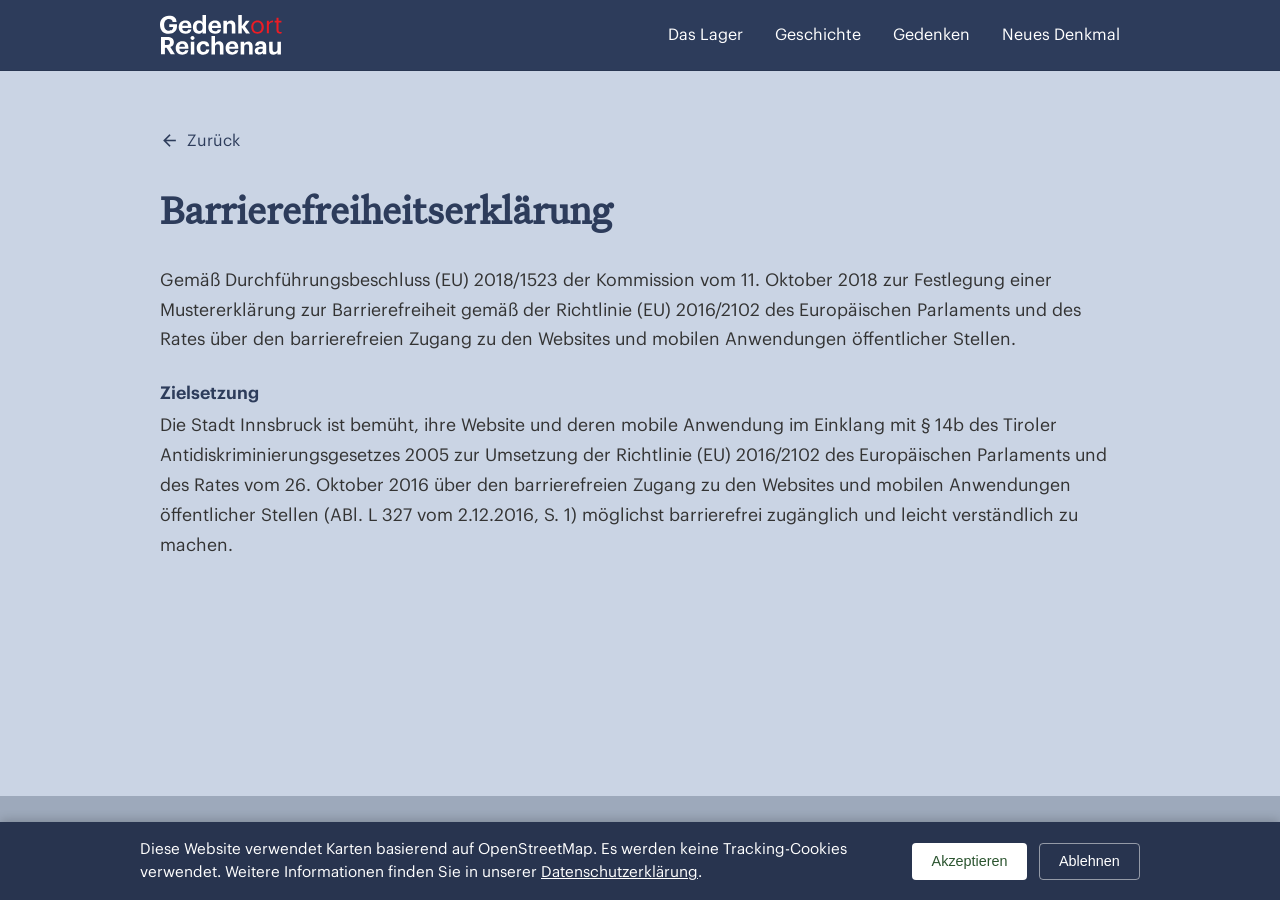
==== barrierefreiheit.html @ 45aa8fb0 "Initial commit: Memorial website project" ====
<!DOCTYPE html>
<html lang="de">
<head>
    <meta charset="UTF-8">
    <meta name="viewport" content="width=device-width, initial-scale=1.0">
    <title>Barrierefreiheitserklärung - Gedenkort Reichenau</title>
    <meta name="description" content="Barrierefreiheitserklärung für den Gedenkort Reichenau - Arbeitserziehungslager Reichenau (1941-1945)">
    <link rel="stylesheet" href="css/styles.css">
</head>
<body class="subpage">
    <header class="header">
        <nav class="nav">
            <div class="nav-container">
                <a href="index.html" class="logo">
                    <img src="assets/gor-logo-white.svg" alt="Gedenkort Reichenau" class="logo-img">
                </a>
                <ul class="nav-menu">
                    <li><a href="index.html#camp" class="nav-link">Das Lager</a></li>
                    <li><a href="index.html#history" class="nav-link">Geschichte</a></li>
                    <li><a href="index.html#remembrance" class="nav-link">Gedenken</a></li>
                    <li><a href="index.html#memorial" class="nav-link">Neues Denkmal</a></li>
                </ul>
                <div class="hamburger">
                    <span class="material-icons">menu</span>
                </div>
            </div>
        </nav>
    </header>

    <main>
        <section class="subpage-content">
            <div class="container">
                <a href="index.html" class="back-button"><span class="material-icons">arrow_back</span> Zurück</a>
                <h1>Barriere&shy;freiheits&shy;erklärung</h1>
                <p>Gemäß Durchführungsbeschluss (EU) 2018/1523 der Kommission vom 11. Oktober 2018 zur Festlegung einer Mustererklärung zur Barrierefreiheit gemäß der Richtlinie (EU) 2016/2102 des Europäischen Parlaments und des Rates über den barrierefreien Zugang zu den Websites und mobilen Anwendungen öffentlicher Stellen.</p>
                
                <h2>Zielsetzung</h2>
                <p>Die Stadt Innsbruck ist bemüht, ihre Website und deren mobile Anwendung im Einklang mit § 14b des Tiroler Antidiskriminierungsgesetzes 2005 zur Umsetzung der Richtlinie (EU) 2016/2102 des Europäischen Parlaments und des Rates vom 26. Oktober 2016 über den barrierefreien Zugang zu den Websites und mobilen Anwendungen öffentlicher Stellen (ABl. L 327 vom 2.12.2016, S. 1) möglichst barrierefrei zugänglich und leicht verständlich zu machen.</p>
            </div>
        </section>
    </main>

    <!-- Cookie Consent Banner -->
    <div id="cookie-consent" class="cookie-consent" style="display: none;">
        <div class="cookie-content">
            <p>Diese Website verwendet Karten basierend auf OpenStreetMap. Es werden keine Tracking-Cookies verwendet. Weitere Informationen finden Sie in unserer <a href="datenschutz.html">Datenschutzerklärung</a>.</p>
            <div class="cookie-buttons">
                <button id="cookie-accept" class="cookie-btn cookie-accept">Akzeptieren</button>
                <button id="cookie-reject" class="cookie-btn cookie-reject">Ablehnen</button>
            </div>
        </div>
    </div>

    <footer class="footer">
        <div class="container">
            <div class="footer-content">
                <div class="footer-links">
                    <a href="datenschutz.html">Datenschutz</a>
                    <a href="impressum.html">Impressum</a>
                    <a href="barrierefreiheit.html">Barrierefreiheitserklärung</a>
                </div>
                <div class="footer-logos">
                    <img src="assets/gor-logo.svg" alt="GoR Logo" class="footer-logo">
                    <img src="assets/ibk-logo.svg" alt="IBK Logo" class="footer-logo">
                </div>
            </div>
        </div>
    </footer>

    <script src="js/script.js"></script>
</body>
</html>
---- css/styles.css ----
/* Style for MapLibre popup content */
.maplibregl-popup-content {
    background: #cbd5e4 !important;
    color: #222 !important;
    padding: 5px 10px !important;
    border-radius: 6px;
    font-size: 1rem;
    box-shadow: 0 2px 8px rgba(40,52,79,0.12);
}
/* Font Face Declarations */

/* Material Icons - Self-hosted */
@font-face {
    font-family: 'Material Icons';
    font-style: normal;
    font-weight: 400;
    font-display: block;
    src: url('fonts/MaterialIcons-Regular.woff2') format('woff2');
}

.material-icons {
    font-family: 'Material Icons';
    font-weight: normal;
    font-style: normal;
    font-size: 24px;
    line-height: 1;
    letter-spacing: normal;
    text-transform: none;
    display: inline-block;
    white-space: nowrap;
    word-wrap: normal;
    direction: ltr;
    -webkit-font-feature-settings: 'liga';
    font-feature-settings: 'liga';
    -webkit-font-smoothing: antialiased;
}

@font-face {
    font-family: 'Graphik';
    src: url('../assets/Graphik-Regular-Web.woff2') format('woff2'),
         url('../assets/Graphik-Regular-Web.woff') format('woff'),
         url('../assets/Graphik-Regular-Web.ttf') format('truetype');
    font-weight: 400;
    font-style: normal;
    font-display: swap;
}

@font-face {
    font-family: 'Graphik';
    src: url('../assets/Graphik-Semibold-Web.woff2') format('woff2'),
         url('../assets/Graphik-Semibold-Web.woff') format('woff'),
         url('../assets/Graphik-Semibold-Web.ttf') format('truetype');
    font-weight: 600;
    font-style: normal;
    font-display: swap;
}

@font-face {
    font-family: 'Untitled Serif';
    src: url('../assets/untitled-serif-regular.woff2') format('woff2');
    font-weight: 400;
    font-style: normal;
    font-display: swap;
}

/* Reset and Base Styles */
* {
    margin: 0;
    padding: 0;
    box-sizing: border-box;
}

html {
    scroll-behavior: smooth;
    height: 100%;
    width: 100%;
    max-width: 100vw;
    overflow-x: hidden;
}

body {
    font-family: 'Graphik', -apple-system, BlinkMacSystemFont, 'Segoe UI', Roboto, sans-serif;
    line-height: 1.6;
    color: #333;
    background-color: #CFD8DC;
    min-height: 100%;
    display: flex;
    flex-direction: column;
    width: 100%;
    max-width: 100vw;
    overflow-x: hidden;
}

main {
    flex: 1 0 auto;
}

.footer {
    flex-shrink: 0;
}

.container {
    width: 100%;
    max-width: 1000px;
    margin: 0 auto;
    padding: 0 20px;
    box-sizing: border-box;
}

/* Scroll anchor offset */
section[id],
div[id] {
    scroll-margin-top: 1rem;
}

/* Header and Navigation */
.header {
    position: fixed;
    top: 0;
    width: 100%;
    background: #2D3C5B;
    backdrop-filter: blur(10px);
    border-bottom: 1px solid rgba(0, 0, 0, 0.1);
    z-index: 10000;
    transition: all 0.3s ease;
}

.nav-container {
    max-width: 1000px;
    margin: 0 auto;
    padding: 0 20px;
    display: flex;
    justify-content: space-between;
    align-items: center;
    height: 70px;
}

.logo {
    display: flex;
    align-items: center;
    text-decoration: none;
    transition: transform 0.3s ease;
}

.logo:hover {
    transform: scale(1.05);
}

.logo-img {
    height: 40px;
    width: auto;
    transition: opacity 0.3s ease;
}

.nav-menu {
    display: flex;
    list-style: none;
    gap: 2rem;
}

.nav-link {
    text-decoration: none;
    color: #fff;
    font-weight: 300;
    transition: color 0.3s ease;
    position: relative;
}

.nav-link:hover {
    color: #fff;
}

.nav-link::after {
    content: '';
    position: absolute;
    bottom: -5px;
    left: 0;
    width: 0;
    height: 2px;
    background-color: #fff;
    transition: width 0.3s ease;
}

.nav-link:hover::after {
    width: 100%;
}


/* Hamburger menu */
.hamburger {
        display: none;
        align-items: center;
        cursor: pointer;
        margin-left: 1.5rem;
}
.hamburger .material-icons {
        font-size: 2.2rem;
        color: #fff;
}

@media (max-width: 900px) {
    .hamburger {
        display: flex;
    }
    .nav-menu {
        display: none;
    }
}

/* Mobile menu overlay */
.mobile-menu {
    display: flex;
    position: fixed;
    top: 0;
    left: 0;
    width: 100vw;
    height: 100vh;
    background:  #cbd4e4;
    z-index: 2000;
    flex-direction: column;
    justify-content: flex-start;
    align-items: flex-start;
    padding: 2.5rem 1.5rem 1.5rem 1.5rem;
    box-sizing: border-box;
    transform: translateX(100%);
    transition: transform 0.3s ease;
}
.mobile-menu.open {
    transform: translateX(0);
}
.mobile-menu-close {
    background: none;
    border: none;
    color: #000;
    font-size: 2rem;
    position: absolute;
    top: 1.2rem;
    right: 1.2rem;
    cursor: pointer;
}
.mobile-nav-main {
    list-style: none;
    padding: 0;
    margin: 0 0 2.5rem 0;
    width: 100%;
}
.mobile-nav-main li {
    margin-bottom: 1rem;
    border-bottom: #28344f solid 1px;
}
.mobile-nav-main .nav-link {
    color: #000;
    font-size: 1rem;
    font-weight: 300;
    text-decoration: none;
    text-transform: uppercase;
    /* border-bottom: #28344f solid 1px; */
}
.mobile-nav-footer {
    width: 100%;
    border-top: 1px solid #4a5875;
    padding-top: 1.5rem;
    margin-top: 1.5rem;
    display: flex;
    flex-direction: column;
    align-items: flex-start;
}
.mobile-footer-links {
    list-style: none;
    padding: 0;
    margin: 0 0 1rem 0;
    /* display: flex; */
    gap: 1.2rem;
}
.mobile-footer-links a {
    color: #000;
    font-size: 1rem;
    text-decoration: none;
    font-weight: 300;
}
.mobile-footer-logos {
    display: flex;
    gap: 1.2rem;
    align-items: center;
    width: 100% !important;
}
.mobile-footer-logos .footer-logo {
    /* height: 55px; */
    
    /* width: calc(100% - 20px); */
    margin: 0 0 0 0;
    justify-content: space-between;
}

/* Hero Section */
.hero {
    display: flex;
    align-items: center;
    min-height: 100vh;
    padding: 70px 0 0;
    background: url('../assets/reichenau.jpg');
    background-size: cover;
    background-position: center;
    background-attachment: fixed;
    position: relative;
}

.hero .container {
    display: flex;
    align-items: center;
    width: 100%;
}

.hero-content {
    flex: 1;
    max-width: 600px;
    margin-right: 2rem;
}

.hero-title {
    font-size: 4.5rem;
    font-weight: 400;
    color: #FFFFFF;
    margin-bottom: 1rem;
    line-height: 1.2;
    font-family: 'Untitled Serif', Georgia, serif;
    background: rgba(0, 0, 0, 0.5);
    padding: 0.5rem 1.5rem;
    border-radius: 6px;
    /* backdrop-filter: blur(10px); */
    display: inline-block;
}

.hero-subtitle {
    font-size: 1rem;
    color: #FFFFFF;
    margin-bottom: 2rem;
    line-height: 1.6;
    background: rgba(0, 0, 0, 0.5);
    padding: 0.5rem 1.5rem;
    border-radius: 4px;
    /* backdrop-filter: blur(10px); */
    display: inline-block;
    /* max-width: 90%; */
    /* white-space: nowrap; */
}

.cta-button {
    background: linear-gradient(135deg, #2D3C5B 0%, #4a7c59 100%);
    color: white;
    border: none;
    padding: 15px 30px;
    font-size: 1rem;
    font-weight: 600;
    border-radius: 50px;
    cursor: pointer;
    transition: all 0.3s ease;
    text-transform: uppercase;
    letter-spacing: 1px;
    font-family: 'Graphik', sans-serif;
}

.cta-button:hover {
    transform: translateY(-2px);
    box-shadow: 0 10px 25px rgba(44, 85, 48, 0.3);
}

.hero-image {
    flex: 1;
    max-width: 500px;
}

.hero-img {
    width: 100%;
    height: auto;
    border-radius: 20px;
    box-shadow: 0 20px 40px rgba(0, 0, 0, 0.1);
    object-fit: cover;
}

/* Memorial Hero Section */
.memorial-hero {
    display: flex;
    align-items: center;
    min-height: 80vh;
    padding: 70px 0;
    background: url('../assets/site-image.jpg');
    background-size: cover;
    background-position: center;
    background-attachment: fixed;
    position: relative;
}

.memorial-hero::before {
    content: '';
    position: absolute;
    top: 0;
    left: 0;
    right: 0;
    bottom: 0;
    background: rgba(0, 0, 0, 0.4);
    z-index: 1;
}

.memorial-hero .container {
    display: flex;
    align-items: center;
    width: 100%;
    position: relative;
    z-index: 2;
}

.memorial-hero-content {
    width: 100%;
    max-width: 800px;
    margin: 0 auto;
    text-align: center;
    color: white;
}

.memorial-hero .section-title {
    font-size: 3rem;
    font-weight: 600;
    margin-bottom: 2rem;
    color: white;
    text-shadow: 2px 2px 4px rgba(0, 0, 0, 0.3);
}

.memorial-hero .section-intro {
    font-size: 1.2rem;
    line-height: 1.7;
    color: white;
    text-shadow: 1px 1px 2px rgba(0, 0, 0, 0.3);
    font-family: 'Untitled Serif', serif;
}

/* Section Styles */
.section-title {
    font-size: 2.5rem;
    font-weight: 600;
    text-align: center;
    margin-bottom: 3rem;
    color: #2D3C5B;
    position: relative;
    font-family: 'Untitled Serif', Georgia, serif;
}

.section-title::after {
    content: '';
    position: absolute;
    bottom: -10px;
    left: 50%;
    transform: translateX(-50%);
    width: 60px;
    height: 4px;
    background: linear-gradient(135deg, #2D3C5B 0%, #4a7c59 100%);
    border-radius: 2px;
}
/* @media (max-width: 480px) {
    .section-title {
        font-size: 2rem;
    }
} */

/* About Section */
.about {
    padding: 50px 0;
    background-color: #fff;
}

.about-content {
    display: grid;
    grid-template-columns: 1fr 1fr;
    gap: 4rem;
    align-items: start;
}

.about-text {
    display: flex;
    flex-direction: column;
    justify-content: flex-start;
    align-self: start;
}

.about-text p {
    font-size: 1rem;
    margin-bottom: 1.5rem;
    color: #263238;
    line-height: 1.7;
}

.features {
    display: grid;
    grid-template-columns: 1fr;
    gap: 1.5rem;
    margin-top: 2rem;
}

.feature {
    padding: 1.5rem;
    background: #f8f9fa;
    border-radius: 10px;
    border-left: 4px solid #2D3C5B;
}

.feature h3 {
    color: #2D3C5B;
    margin-bottom: 0.5rem;
    font-weight: 600;
    font-family: 'Graphik', sans-serif;
}

.about-img {
    width: 100%;
    border-radius: 4px;
    box-shadow: 0 4px 6px rgba(0, 0, 0, 0.1);
}

/* Zoomable Image Styles */
.zoomable-image-container {
    position: relative;
    cursor: pointer;
    border-radius: 4px;
    overflow: hidden;
    transition: transform 0.3s ease;
}

.zoomable-image-container:hover {
    transform: scale(1.03);
}

.zoomable-image {
    width: 100%;
    height: auto;
    display: block;
    transition: transform 0.3s ease;
}

.zoom-overlay {
    position: absolute;
    top: 10px;
    right: 10px;
    width: 40px;
    height: 40px;
    background: rgba(255, 255, 255, 0.9);
    border: 2px solid #2D3C5B;
    border-radius: 50%;
    display: flex;
    align-items: center;
    justify-content: center;
    opacity: 0;
    transition: all 0.3s ease;
    backdrop-filter: blur(5px);
}

.zoomable-image-container:hover .zoom-overlay {
    opacity: 1;
}

.zoom-icon {
    color: #2D3C5B;
    font-size: 20px;
}

.image-caption {
    font-size: 0.85rem;
    color: #263238;
    margin-top: 1rem;
    line-height: 1.5;
    font-style: italic;
}

/* Zoomed modal styles */
.zoom-modal {
    position: fixed;
    top: 0;
    left: 0;
    width: 100vw;
    height: 100vh;
    background: rgba(0, 0, 0, 0.9);
    z-index: 9999;
    display: none;
    align-items: center;
    justify-content: center;
    cursor: zoom-out;
}

.zoom-modal.active {
    display: flex;
}

.zoom-modal img {
    max-width: 90vw;
    max-height: 90vh;
    object-fit: contain;
    border-radius: 8px;
}

.zoom-close {
    position: absolute;
    top: 20px;
    right: 20px;
    width: 50px;
    height: 50px;
    background: rgba(255, 255, 255, 0.9);
    border: none;
    border-radius: 50%;
    cursor: pointer;
    display: flex;
    align-items: center;
    justify-content: center;
    transition: all 0.3s ease;
}

.zoom-close:hover {
    background: #fff;
    transform: scale(1.1);
}

.zoom-close .material-icons {
    color: #2D3C5B;
    font-size: 24px;
}

/* Image Comparison Styles - Pure CSS Solution */
.image-comparison {
    width: 100%;
    /* margin: 2rem 0; */
}

.image-comparison-container {
    position: relative;
    width: 100%;
    max-width: 800px;
    margin: 0 auto;
    border-radius: 4px;
    overflow: hidden;
    --range: 50%;
}

/* Image wrapper contains the grid layout */
.image-wrapper {
    position: relative;
    display: grid;
    width: 100%;
    overflow: hidden;
    border-radius: 4px;
}

/* Position both images and slider above each other */
.image-wrapper .image-background,
.image-wrapper .image-foreground,
.image-wrapper .comparison-slider {
    grid-column: 1;
    grid-row: 1;
}

.comparison-img {
    width: 100%;
    height: auto;
    display: block;
    object-fit: cover;
}

/* Foreground image that gets clipped */
.image-foreground {
    clip-path: inset(0 calc(100% - var(--range)) 0 0);
    z-index: 2;
}

/* Range slider styling */
.comparison-slider {
    position: relative;
    width: 100%;
    height: 100%;
    margin: 0;
    padding: 0;
    background: transparent;
    outline: none;
    z-index: 10;
    cursor: col-resize;
    -webkit-appearance: none;
    appearance: none;
}

/* Webkit slider track */
.comparison-slider::-webkit-slider-track {
    background: transparent;
    height: 100%;
    border: none;
}

/* Webkit slider thumb */
.comparison-slider::-webkit-slider-thumb {
    -webkit-appearance: none;
    appearance: none;
    width: 4px;
    height: 100%;
    background: #fff;
    /* box-shadow: 0 0 10px rgba(0, 0, 0, 0.5); */
    cursor: col-resize;
    border: none;
    position: relative;
}

/* Firefox slider track */
.comparison-slider::-moz-range-track {
    background: transparent;
    height: 100%;
    border: none;
}

/* Firefox slider thumb */
.comparison-slider::-moz-range-thumb {
    width: 4px;
    height: 100%;
    background: #fff;
    box-shadow: 0 0 10px rgba(0, 0, 0, 0.5);
    cursor: col-resize;
    border: none;
    border-radius: 0;
}

/* Slider handle circle - positioned using pseudo-element */
.comparison-slider::before {
    content: '';
    position: absolute;
    top: 50%;
    left: var(--range);
    transform: translate(-50%, -50%);
    width: 40px;
    height: 40px;
    background: #fff;
    border: 2px solid #2D3C5B;
    border-radius: 50%;
    box-shadow: 0 2px 8px rgba(0, 0, 0, 0.2);
    pointer-events: none;
    z-index: 15;
}

/* Handle icon */
.comparison-slider::after {
    content: '↔';
    position: absolute;
    top: 50%;
    left: var(--range);
    transform: translate(-50%, -50%);
    color: #2D3C5B;
    font-size: 18px;
    font-weight: bold;
    pointer-events: none;
    z-index: 16;
}

.comparison-labels {
    position: absolute;
    bottom: 10px;
    left: 0;
    right: 0;
    display: flex;
    justify-content: space-between;
    padding: 0 20px;
    z-index: 20;
    pointer-events: none;
}

.label-before,
.label-after {
    background: rgba(0, 0, 0, 0.8);
    color: #fff;
    padding: 6px 12px;
    border-radius: 4px;
    font-size: 0.9rem;
    font-weight: 600;
    font-family: 'Graphik', sans-serif;
}

/* Zoom button */
.zoom-button {
    position: absolute;
    top: 10px;
    right: 10px;
    width: 40px;
    height: 40px;
    background: rgba(255, 255, 255, 0.9);
    border: 2px solid #2D3C5B;
    border-radius: 50%;
    cursor: pointer;
    display: flex;
    align-items: center;
    justify-content: center;
    z-index: 25;
    transition: all 0.3s ease;
    backdrop-filter: blur(5px);
}

.zoom-button:hover {
    background: #2D3C5B;
    color: #fff;
    transform: scale(1.1);
}

.zoom-button .material-icons {
    font-size: 20px;
    color: inherit;
}

/* Zoomed state - fullscreen overlay */
.image-comparison-container.zoomed {
    position: fixed;
    top: 0;
    left: 0;
    width: 100vw;
    height: 100vh;
    max-width: none;
    margin: 0;
    border-radius: 0;
    z-index: 9999;
    background: rgba(0, 0, 0, 0.95);
    display: flex;
    align-items: center;
    justify-content: center;
}

/* Inner wrapper - limit width and let images determine height naturally */
.image-comparison-container.zoomed .image-wrapper {
    position: relative;
    width: min(85vw, 950px);
    max-height: 80vh;
    display: grid;
    border-radius: 0;
    overflow: hidden;
}

.image-comparison-container.zoomed .image-wrapper .image-background,
.image-comparison-container.zoomed .image-wrapper .image-foreground,
.image-comparison-container.zoomed .image-wrapper .comparison-slider {
    grid-column: 1;
    grid-row: 1;
}

.image-comparison-container.zoomed .comparison-img {
    width: 100%;
    height: auto;
    display: block;
}

/* Slider in zoomed mode */
.image-comparison-container.zoomed .comparison-slider {
    position: relative;
    width: 100%;
    height: 100%;
    z-index: 20;
    cursor: col-resize;
}

/* Foreground clip in zoomed mode */
.image-comparison-container.zoomed .image-foreground {
    clip-path: inset(0 calc(100% - var(--range)) 0 0);
    z-index: 2;
}

/* Hide the original zoom button in zoomed mode */
.image-comparison-container.zoomed .zoom-button {
    display: none;
}

/* Close button - only visible when zoomed */
.close-button {
    display: none;
}

.image-comparison-container.zoomed .close-button {
    display: flex;
    position: absolute;
    top: 10px;
    right: 10px;
    width: 40px;
    height: 40px;
    background: rgba(255, 255, 255, 0.9);
    border: 2px solid #2D3C5B;
    border-radius: 50%;
    cursor: pointer;
    align-items: center;
    justify-content: center;
    z-index: 30;
    transition: all 0.3s ease;
}

.image-comparison-container.zoomed .close-button:hover {
    background: #2D3C5B;
    color: #fff;
    transform: scale(1.1);
}

.image-comparison-container.zoomed .close-button .material-icons {
    font-size: 20px;
    color: inherit;
}

/* Labels in zoomed mode - inside image wrapper */
.image-comparison-container.zoomed .comparison-labels {
    position: absolute;
    bottom: 15px;
    left: 0;
    right: 0;
    padding: 0 15px;
    z-index: 25;
}

/* Image description */
.image-description {
    margin-top: 1rem;
    padding: 0;
}

.image-description p {
    font-size: 0.85rem;
    line-height: 1.6;
    /* color: #263238; */
    color: #546E7A;
    margin: 0;
}

.image-description strong {
    color: #2D3C5B;
    font-weight: 600;
}

@media (max-width: 768px) {
    .zoom-button {
        width: 36px;
        height: 36px;
        top: 8px;
        right: 8px;
    }
    
    .zoom-button .material-icons {
        font-size: 18px;
    }
    
    .image-comparison-container.zoomed .comparison-labels {
        padding: 0 60px 0 10px;
    }
    
    .image-description {
        margin-top: 1rem;
        padding: 0;
    }
    
    .image-description p {
        font-size: 0.9rem;
    }
}

/* Gallery Section */
.gallery {
    padding: 100px 0;
    background: linear-gradient(135deg, #f5f7fa 0%, #c3cfe2 100%);
}

.gallery-grid {
    display: grid;
    grid-template-columns: repeat(auto-fit, minmax(280px, 1fr));
    gap: 2rem;
}

.gallery-item {
    position: relative;
    border-radius: 5px;
    overflow: hidden;
    box-shadow: 0 15px 30px rgba(0, 0, 0, 0.1);
    transition: transform 0.3s ease;
}

.gallery-item:hover {
    transform: translateY(-10px);
}

.gallery-img {
    width: 100%;
    height: 100%;
    object-fit: cover;
    transition: transform 0.3s ease;
}

.gallery-item:hover .gallery-img {
    transform: scale(1.1);
}

.gallery-overlay {
    position: absolute;
    bottom: 0;
    left: 0;
    right: 0;
    background: linear-gradient(transparent, rgba(0, 0, 0, 0.8));
    color: white;
    padding: 2rem 1.5rem 1.5rem;
    transform: translateY(100%);
    transition: transform 0.3s ease;
}

.gallery-item:hover .gallery-overlay {
    transform: translateY(0);
}

.gallery-overlay h3 {
    font-size: 1.2rem;
    font-weight: 600;
}

.hero-description {
    font-size: 1rem;
    color: #FFFFFF;
    margin-bottom: 2rem;
    font-style: italic;
    line-height: 1.6;
    background: rgba(0, 0, 0, 0.6);
    padding: 1rem 1.5rem;
    border-radius: 8px;
    backdrop-filter: blur(10px);
    display: inline-block;
}

.section-intro {
    font-size: 1rem;
    color: #263238;
    text-align: center;
    margin-bottom: 3rem;
    max-width: 800px;
    margin-left: auto;
    margin-right: auto;
    line-height: 1.7;
}

.history-detailed {
    margin-top: 4rem;
    padding-top: 3rem;
    border-top: 2px solid #e9ecef;
}

.history-detailed h3 {
    color: #2D3C5B;
    font-size: 1.8rem;
    /* margin-bottom: 1.5rem; */
    font-family: 'Untitled Serif', Georgia, serif;
}

.history-detailed p {
    font-size: 1rem;
    color: #263238;
    line-height: 1.7;
    margin-bottom: 1.5rem;
}

.memorial-details {
    margin-top: 4rem;
    display: grid;
    grid-template-columns: 1fr;
    gap: 2rem;
}

.memorial-feature {
    /* padding: 2rem; */
    /* background: #f8f9fa; */
    border-radius: 15px;
    /* border-left: 4px solid #2D3C5B;  */
}

.memorial-img {
    /* padding: 2rem; */
    /* background: #f8f9fa; */
    max-width: 100%;
    border-radius: 5px;
    /* border-left: 4px solid #2D3C5B; */
}

.transparent-img {
    background: transparent !important;
    /* Ensure PNG transparency is preserved */
    image-rendering: -webkit-optimize-contrast;
    image-rendering: crisp-edges;
}

.memorial-feature h3 {
    color: #2D3C5B;
    margin-bottom: 0.5rem;
    font-size: 2rem;
    font-weight: 600;
    font-family: 'Untitled Serif', Georgia, serif;
}

.memorial-feature p {
    margin-bottom: 1rem;
    color: #263238;
    line-height: 1.7;
}

.remembrance-content {
    /* max-width: 900px; */
    margin: 0 auto;
}

.remembrance-text {
    font-size: 1rem;
    color: #263238;
    line-height: 1.7;
}

.remembrance-text p {
    margin-bottom: 1.5rem;
}

.memorial-inscription {
    padding: 2rem 0;
    margin: 2rem 0;
    position: relative;
}

.memorial-inscription p {
    font-size: 2rem;
    color: #263238;
    margin-bottom: 1rem;
    font-family: 'Untitled Serif', Georgia, serif;
    line-height: 1.3;
    position: relative;
    padding: 0 3rem;
}
@media (max-width: 600px) {
    .memorial-inscription p {
        font-size: 1.5rem;
        padding: 0 1.25rem;
    }
}

.memorial-inscription p::before {
    content: '';
    position: absolute;
    left: -1rem;
    top: -0.5rem;
    width: 2rem;
    height: 2rem;
    background-image: url("data:image/svg+xml,%3Csvg xmlns='http://www.w3.org/2000/svg' width='24' height='24' viewBox='0 0 24 24' fill='%23ed1c24' class='icon icon-tabler icons-tabler-filled icon-tabler-quote'%3E%3Cpath stroke='none' d='M0 0h24v24H0z' fill='none'/%3E%3Cpath d='M9 5a2 2 0 0 1 2 2v6c0 3.13 -1.65 5.193 -4.757 5.97a1 1 0 1 1 -.486 -1.94c2.227 -.557 3.243 -1.827 3.243 -4.03v-1h-3a2 2 0 0 1 -1.995 -1.85l-.005 -.15v-3a2 2 0 0 1 2 -2z' /%3E%3Cpath d='M18 5a2 2 0 0 1 2 2v6c0 3.13 -1.65 5.193 -4.757 5.97a1 1 0 1 1 -.486 -1.94c2.227 -.557 3.243 -1.827 3.243 -4.03v-1h-3a2 2 0 0 1 -1.995 -1.85l-.005 -.15v-3a2 2 0 0 1 2 -2z' /%3E%3C/svg%3E");
    background-repeat: no-repeat;
    background-size: contain;
    opacity: 0.6;
}

.memorial-inscription p::after {
    content: '';
    position: absolute;
    right: -1rem;
    bottom: -0.5rem;
    width: 2rem;
    height: 2rem;
    background-image: url("data:image/svg+xml,%3Csvg xmlns='http://www.w3.org/2000/svg' width='24' height='24' viewBox='0 0 24 24' fill='%23ed1c24' class='icon icon-tabler icons-tabler-filled icon-tabler-quote'%3E%3Cpath stroke='none' d='M0 0h24v24H0z' fill='none'/%3E%3Cpath d='M9 5a2 2 0 0 1 2 2v6c0 3.13 -1.65 5.193 -4.757 5.97a1 1 0 1 1 -.486 -1.94c2.227 -.557 3.243 -1.827 3.243 -4.03v-1h-3a2 2 0 0 1 -1.995 -1.85l-.005 -.15v-3a2 2 0 0 1 2 -2z' /%3E%3Cpath d='M18 5a2 2 0 0 1 2 2v6c0 3.13 -1.65 5.193 -4.757 5.97a1 1 0 1 1 -.486 -1.94c2.227 -.557 3.243 -1.827 3.243 -4.03v-1h-3a2 2 0 0 1 -1.995 -1.85l-.005 -.15v-3a2 2 0 0 1 2 -2z' /%3E%3C/svg%3E");
    background-repeat: no-repeat;
    background-size: contain;
    opacity: 0.6;
    transform: scaleX(-1);
}

.memorial-inscription footer {
    font-size: 0.9rem;
    color: #263238;
    font-style: normal;
}

.educational-info {
    background: #f8f9fa;
    padding: 2rem;
    border-radius: 15px;
}

.educational-info h4 {
    color: #2D3C5B;
    margin-bottom: 1rem;
    font-size: 1.2rem;
    font-weight: 600;
}

.educational-info p {
    color: #263238;
    line-height: 1.7;
    margin-bottom: 1.5rem;
}

/* Contact Section */
.contact {
    padding: 100px 0;
    background-color: #fff;
}

.contact-content {
    display: grid;
    grid-template-columns: 1fr 1fr;
    gap: 4rem;
}

.contact-info h3 {
    color: #2D3C5B;
    margin-bottom: 1rem;
    font-size: 1.5rem;
}

.contact-info p {
    color: #263238;
    margin-bottom: 2rem;
    line-height: 1.7;
}

.contact-details {
    display: flex;
    flex-direction: column;
    gap: 1rem;
}

.contact-item {
    padding: 1rem;
    background: #f8f9fa;
    border-radius: 8px;
    border-left: 4px solid #2D3C5B;
}

/* Form Styles */
.form {
    background: #f8f9fa;
    padding: 2rem;
    border-radius: 15px;
    box-shadow: 0 10px 25px rgba(0, 0, 0, 0.05);
}

.form h3 {
    color: #2D3C5B;
    margin-bottom: 1.5rem;
    font-size: 1.5rem;
}

.form-group {
    margin-bottom: 1.5rem;
}

.form-group label {
    display: block;
    margin-bottom: 0.5rem;
    font-weight: 500;
    color: #333;
}

.form-group input,
.form-group textarea {
    width: 100%;
    padding: 12px;
    border: 2px solid #e9ecef;
    border-radius: 8px;
    font-size: 1rem;
    transition: border-color 0.3s ease;
}

.form-group input:focus,
.form-group textarea:focus {
    outline: none;
    border-color: #2D3C5B;
}

.submit-button {
    background: linear-gradient(135deg, #2D3C5B 0%, #4a7c59 100%);
    color: white;
    border: none;
    padding: 12px 30px;
    font-size: 1rem;
    font-weight: 600;
    border-radius: 25px;
    cursor: pointer;
    transition: all 0.3s ease;
    width: 100%;
    font-family: 'Graphik', sans-serif;
}

.submit-button:hover {
    transform: translateY(-2px);
    box-shadow: 0 8px 20px rgba(44, 85, 48, 0.3);
}

/* Footer */
.footer {
    background-color: #9DA9BB;
    color: #2D3C5B;
    font-size: 12px;
    text-align: center;
    padding: 2rem 0;
}

.footer-content {
    display: flex;
    justify-content: space-between;
    align-items: center;
    flex-wrap: wrap;
    gap: 1rem;
}

.footer-text {
    flex: 1;
    text-align: left;
}

.footer-logos {
    display: flex;
    gap: 1rem;
    align-items: center;
}

.footer-logo {
    height: 40px;
    width: auto;
    opacity: 0.9;
    transition: opacity 0.3s ease;
}

.footer-logo:hover {
    opacity: 1;
}

/* Impressum Modal */
.impressum-modal {
    position: fixed;
    bottom: 0;
    left: 0;
    right: 0;
    background-color: rgba(0, 0, 0, 0.7);
    display: none;
    z-index: 10000;
    height: 100vh;
    align-items: flex-end;
}

.impressum-modal.active {
    display: flex;
}

.impressum-content {
    background-color: #ffffff;
    width: 100%;
    max-height: 80vh;
    overflow-y: auto;
    padding: 3rem 2rem;
    position: relative;
    transform: translateY(100%);
    transition: transform 0.4s cubic-bezier(0.4, 0, 0.2, 1);
    box-shadow: 0 -4px 20px rgba(0, 0, 0, 0.2);
}

.impressum-modal.active .impressum-content {
    transform: translateY(0);
}

.impressum-close {
    position: absolute;
    top: 1rem;
    right: 1rem;
    background: none;
    border: none;
    cursor: pointer;
    padding: 0.5rem;
    display: flex;
    align-items: center;
    justify-content: center;
    color: #2D3C5B;
    transition: color 0.3s ease;
    z-index: 1;
}

.impressum-close:hover {
    color: #2c5530;
}

.impressum-close .material-icons {
    font-size: 28px;
}

.impressum-content h2 {
    font-family: 'Untitled Serif', Georgia, serif;
    font-size: 2rem;
    color: #2c5530;
    margin-bottom: 1.5rem;
    text-align: center;
}

.impressum-body {
    max-width: 800px;
    margin: 0 auto;
    color: #333;
    line-height: 1.7;
}

.impressum-body p {
    margin-bottom: 1.5rem;
}

.impressum-body strong {
    font-weight: 600;
    color: #2D3C5B;
}

.footer-links {
    flex: 1;
    text-align: left;
    display: flex;
    gap: 1.5rem;
    justify-content: flex-start;
    flex-wrap: wrap;
}

.footer-links a {
    color: #2D3C5B;
    text-decoration: none;
    font-weight: 500;
    transition: color 0.3s ease;
}

.footer-links a:hover {
    color: #2c5530;
}

/* Subpage Content Styles */
body.subpage {
    background-color: #cad4e4;
}

.subpage-content {
    padding: 8rem 0 4rem;
    background-color: #cad4e4;
}

.back-button {
    display: inline-flex;
    align-items: center;
    gap: 0.5rem;
    color: #2D3C5B;
    text-decoration: none;
    font-size: 1rem;
    margin-bottom: 1.5rem;
    transition: color 0.3s ease;
}

.back-button:hover {
    color: #2c5530;
}

.back-button .material-icons {
    font-size: 1.2rem;
}

.subpage-content h1 {
    font-family: 'Untitled Serif', Georgia, serif;
    font-size: 2.5rem;
    color: #2D3C5B;
    margin-bottom: 1.5rem;
}

.subpage-content h2 {
    /* font-family: 'Untitled Serif', Georgia, serif; */
    font-size: 1.1rem;
    color: #2D3C5B;
    margin-bottom: .25rem;
    margin-top: 1.5rem;
}

.subpage-content p {
    font-size: 1.1rem;
    line-height: 1.7;
    color: #333;
    margin-bottom: 1rem;
}

/* Responsive Design */
@media (max-width: 768px) {
    .nav-menu {
        position: fixed;
        left: -100%;
        top: 70px;
        flex-direction: column;
        background-color: #2D3C5B;
        width: 100%;
        text-align: center;
        transition: 0.3s;
        box-shadow: 0 10px 27px rgba(0, 0, 0, 0.05);
        padding: 2rem 0;
    }

    .nav-menu.active {
        left: 0;
    }

    .hamburger {
        display: flex;
    }

    .hero {
        flex-direction: column;
        text-align: center;
        padding: 100px 0 50px;
        background-attachment: scroll;
    }

    .hero .container {
        flex-direction: column;
        text-align: center;
    }

    .hero-content {
        margin-right: 0;
        margin-bottom: 2rem;
        max-width: 100%;
    }

    .hero-title {
        font-size: 2.5rem;
        padding: 1rem 1.5rem;
        border-radius: 10px;
    }

    .hero-subtitle,
    .hero-description {
        padding: 0.8rem 1.2rem;
        border-radius: 6px;
    }

    .memorial-hero {
        flex-direction: column;
        text-align: center;
        padding: 100px 0 50px;
        background-attachment: scroll;
        min-height: 60vh;
    }

    .memorial-hero .container {
        flex-direction: column;
        text-align: center;
    }

    .memorial-hero-content {
        margin: 0;
        max-width: 100%;
        padding: 0 1rem;
    }

    .memorial-hero .section-title {
        font-size: 2.5rem;
        margin-bottom: 1.5rem;
    }

    .memorial-hero .section-intro {
        font-size: 1.1rem;
        line-height: 1.6;
    }

    .about-content,
    .contact-content {
        grid-template-columns: 1fr;
        gap: 2rem;
    }

    .about-image {
        order: -1; /* Show image first on mobile */
    }

    .gallery-grid {
        display: none;
    }

    .features {
        margin-top: 1rem;
    }

    /* Map responsive styles */
    .map-controls {
        position: static;
        margin-bottom: 1rem;
        max-width: 100%;
    }

    #map-container {
        height: 400px;
    }

    .map-sidebar {
        position: absolute;
        width: 100% !important;
        left: 0 !important;
        right: auto !important;
        height: 100%;
        z-index: 150;
    }

    .map-sidebar.collapsed {
        transform: translateX(-100%) !important;
    }
    
    .map-sidebar:not(.collapsed) {
        transform: translateX(0) !important;
    }

    .sidebar-toggle {
        display: none !important;
    }

    .sidebar-close-btn {
        display: flex !important;
    }

    .sidebar-content {
        padding: 3.5rem 1.5rem 1.5rem;
        width: 100%;
        box-sizing: border-box;
    }

    .filter-toggle-btn {
        display: flex;
    }

    .checkbox-group {
        display: none;
        margin-top: 0.5rem;
    }

    .checkbox-group.filters-expanded {
        display: flex;
    }

    #birthplaces-map {
        height: auto !important;
        width: 100%;
        aspect-ratio: 1;
        margin-bottom: 1rem;
    }
}

@media (max-width: 480px) {
    .hero-title {
        font-size: 2rem;
        padding: 0.8rem 1.2rem;
        border-radius: 8px;
    }

    .section-title {
        font-size: 1.5rem;
        line-height: 1.3;
    }

    .nav-container {
        padding: 0 15px;
    }

    .container {
        padding: 0 15px;
    }

    .footer-content {
        flex-direction: column;
        text-align: center;
        gap: 1.5rem;
    }

    .footer-text {
        text-align: center;
    }

    .footer-links {
        flex-direction: row;
        flex-wrap: wrap;
        gap: 0.75rem;
        justify-content: center;
    }

    .footer-logos {
        width: calc(100% - 20px);
        margin: 0 10px 10px 10px;
        justify-content: space-between;
    }

    .footer-logo {
        height: 70px;
        flex: 1;
        max-width: calc(50% - 10px);
        object-fit: contain;
    }

    .subpage-content {
        padding: 6rem 0 3rem;
    }

    .subpage-content h1 {
        font-size: 1.8rem;
    }
}

/* Utility Classes */
.text-center {
    text-align: center;
}

.hidden {
    display: none;
}

.visible {
    display: block;
}

/* Smooth Scrolling Enhancement */
@media (prefers-reduced-motion: reduce) {
    html {
        scroll-behavior: auto;
    }
}

/* Image Placeholder Styles - excluding SVGs */
img:not([src$=".svg"]) {
    background-color: #f0f0f0;
    background-image: 
        linear-gradient(45deg, #ccc 25%, transparent 25%), 
        linear-gradient(-45deg, #ccc 25%, transparent 25%), 
        linear-gradient(45deg, transparent 75%, #ccc 75%), 
        linear-gradient(-45deg, transparent 75%, #ccc 75%);
    background-size: 20px 20px;
    background-position: 0 0, 0 10px, 10px -10px, -10px 0px;
}

/* Ensure SVG logos display properly */
.footer-logo {
    background: none !important;
    background-image: none !important;
}

/* Map Section Styles */
.map-section {
    padding: 100px 0;
    background-color: #fff;
}

#map-container {
    position: relative;
    height: 520px;
    border-radius: 5px;
    overflow: hidden;
    margin-bottom: 4rem;
    /* box-shadow: 0 15px 30px rgba(0, 0, 0, 0.1); */
}

.map-controls {
    position: absolute;
    top: 10px;
    left: 10px;
    background: rgba(255, 255, 255, 0.95);
    backdrop-filter: blur(10px);
    padding: .5rem;
    border-radius: 4px;
    box-shadow: 0 5px 15px rgba(0, 0, 0, 0.1);
    z-index: 100;
    max-width: 280px;
}

.filter-toggle-btn {
    display: none; /* Hidden on desktop */
    background: #28344f;
    color: white;
    border: none;
    border-radius: 4px;
    padding: 0.5rem;
    cursor: pointer;
    transition: background 0.3s ease;
    line-height: 0;
    margin-bottom: 1rem;
}

.filter-toggle-btn:hover {
    background: #1e2636;
}

.filter-toggle-btn .material-icons {
    font-size: 20px;
}

.checkbox-group {
    display: flex;
    flex-direction: column;
    gap: 0.5rem;
}

.checkbox-label {
    display: flex;
    align-items: center;
    cursor: pointer;
    font-size: 0.85rem;
    color: #333;
    position: relative;
}

.checkbox-label input[type="checkbox"] {
    display: none;
}

.checkmark {
    margin-right: 8px;
    font-size: 18px;
    transition: all 0.3s ease;
}

.checkbox-label input[type="checkbox"]:not(:checked) + .checkmark {
    opacity: 0.3;
}

/* Camp type colors */
.checkmark.zwangsarbeiterlager {
    color: #e74c3c;
}

.checkmark.kriegsgefangenenlager {
    color: #3498db;
}

.checkmark.umsiedlungslager {
    color: #f39c12;
}

.checkmark.kz {
    color: #8e44ad;
}

.checkmark.aussenlager {
    color: #27ae60;
}

.checkmark.anderes-lager {
    color: #95a5a6;
}

#mapbox-map {
    width: 100%;
    height: 100%;
}

/* Map Zoom Controls */
.map-zoom-controls {
    position: absolute;
    bottom: 10px;
    left: 10px;
    display: flex;
    flex-direction: column;
    gap: 2px;
    z-index: 50;
}

.zoom-btn {
    width: 40px;
    height: 40px;
    background: #28344f;
    border: none;
    border-radius: 4px;
    cursor: pointer;
    display: flex;
    align-items: center;
    justify-content: center;
    transition: all 0.3s ease;
    box-shadow: 0 2px 4px rgba(0, 0, 0, 0.2);
}

.zoom-btn:hover {
    background: #3a4660;
    box-shadow: 0 3px 6px rgba(0, 0, 0, 0.3);
}

.zoom-btn:active {
    transform: scale(0.95);
}

.zoom-btn .material-icons {
    color: white;
    font-size: 20px;
}

/* Birthplaces Map */
.birthplaces-map-container {
    margin: 0;
    align-self: start;
}

.birthplaces-map-container h3 {
    font-size: 1.4rem;
    color: #2D3C5B;
    margin-bottom: 0.5rem;
    font-family: 'Untitled Serif', Georgia, serif;
    font-weight: 600;
}

.birthplaces-map-container p {
    font-size: 0.8rem;
    color: #666;
    margin-bottom: 1.5rem;
    line-height: 1.6;
}

#birthplaces-map {
    width: 100%;
    aspect-ratio: 1;
    border-radius: 4px;
    overflow: hidden;
    /* box-shadow: 0 10px 25px rgba(0, 0, 0, 0.1); */
}

.map-sidebar {
    position: absolute;
    top: 0;
    right: 0;
    height: 100%;
    width: 300px;
    background: #cbd5e4;
    transition: transform 0.3s ease;
    z-index: 100;
}

.map-sidebar.collapsed {
    transform: translateX(100%);
}

.sidebar-toggle {
    position: absolute;
    left: -40px;
    top: 20px;
    transform: translateY(-50%);
    width: 40px;
    height: 40px;
    background: #2D3C5B;
    border-radius: 5px 0 0 5px;
    cursor: pointer;
    display: flex;
    justify-content: center;
    align-items: center;
    transition: all 0.3s ease;
}

.sidebar-toggle .material-icons {
    color: white;
    font-size: 20px;
    transition: all 0.3s ease;
}

.sidebar-toggle:hover {
    background: #4a7c59;
}

.sidebar-content {
    padding: 2rem;
    height: 100%;
    overflow-y: auto;
    font-size: 0.9rem;
    background: #cbd5e4;
    position: relative;
}

.sidebar-content h3 {
    color: #2D3C5B;
    margin-bottom: 1rem;
    font-size: 1.3rem;
}

.sidebar-close-btn {
    display: none;
    position: absolute;
    top: 1rem;
    right: 1rem;
    width: 36px;
    height: 36px;
    background: #2D3C5B;
    border: none;
    border-radius: 50%;
    cursor: pointer;
    justify-content: center;
    align-items: center;
    transition: all 0.3s ease;
    z-index: 10;
}

.sidebar-close-btn .material-icons {
    color: white;
    font-size: 20px;
}

.sidebar-close-btn:hover {
    background: #4a7c59;
    transform: scale(1.1);
}

#camp-details {
    line-height: 1.6;
}

#camp-details h4 {
    color: #2D3C5B;
    margin-bottom: 0.5rem;
    font-size: 1rem;
}

#camp-details .camp-name {
    font-family: 'Untitled Serif', Georgia, serif;
    font-size: 1.3rem;
    margin-bottom: 1rem;
    color: #2D3C5B;
}

#camp-details p {
    margin-bottom: 0.8rem;
    color: #263238;
    font-size: 0.85rem;
}

.camp-info-section {
    margin-bottom: 1.5rem;
    padding-bottom: 1rem;
    border-bottom: 1px solid #e0e0e0;
}

.camp-info-section:last-child {
    border-bottom: none;
}


/* MapLibre Popup Customization */
.maplibregl-popup-content {
    background: #cbd5e4;
    color: #222;
    padding: 5px 10px;
    font-size: .8rem;
}

.maplibregl-popup-tip {
    border-top-color: #cbd5e4 !important;
}

.maplibregl-popup-close-button {
    color: white;
    font-size: 20px;
}

.maplibregl-popup-tip {
    border-top-color: #2D3C5B;
}

/* Hide MapLibre logo */
.maplibregl-ctrl-logo {
    display: none !important;
}

/* Map scroll overlay for cooperative gestures */
.map-scroll-overlay {
    position: absolute;
    top: 0;
    left: 0;
    right: 0;
    bottom: 0;
    display: flex;
    align-items: center;
    justify-content: center;
    background: rgba(45, 60, 91, 0.7);
    opacity: 0;
    visibility: hidden;
    transition: opacity 0.3s ease, visibility 0.3s ease;
    z-index: 10;
    pointer-events: none;
}

.map-scroll-overlay.visible {
    opacity: 1;
    visibility: visible;
}

.map-scroll-overlay span {
    background: rgba(255, 255, 255, 0.95);
    color: #2D3C5B;
    padding: 12px 24px;
    border-radius: 8px;
    font-family: 'Graphik', sans-serif;
    font-size: 14px;
    font-weight: 500;
    box-shadow: 0 4px 12px rgba(0, 0, 0, 0.15);
}

/* Landscape Pattern Animation */
.landscape-pattern-container {
    position: relative;
    width: 100%;
    height: 400px;
    background: #EEE;
    border-radius: 4px;
    overflow: hidden;
    margin: 2rem 0;
    /* box-shadow: 0 4px 20px rgba(0, 0, 0, 0.1); */
}

.landscape-pattern-canvas {
    width: 100%;
    height: 100%;
    display: block;
}

.pattern-overlay {
    position: absolute;
    top: 20px;
    left: 20px;
    background: rgba(45, 60, 91, 0.9);
    color: white;
    padding: 1rem 1.5rem;
    border-radius: 8px;
    backdrop-filter: blur(10px);
}

.pattern-overlay h4 {
    margin: 0 0 0.5rem 0;
    font-family: 'Untitled Serif', Georgia, serif;
    font-size: 1.2rem;
}

.pattern-overlay p {
    margin: 0;
    font-size: 0.9rem;
    opacity: 0.9;
}

@media (max-width: 768px) {
    .landscape-pattern-container {
        height: 300px;
    }
    
    .pattern-overlay {
        top: 10px;
        left: 10px;
        padding: 0.8rem 1rem;
    }
    
    .pattern-overlay h4 {
        font-size: 1rem;
    }
    
    .pattern-overlay p {
        font-size: 0.8rem;
    }
}

/* Cookie Consent Banner */
.cookie-consent {
    position: fixed;
    bottom: 0;
    left: 0;
    right: 0;
    background: #28344f;
    color: #fff;
    padding: 1rem 1.5rem;
    z-index: 10001;
    box-shadow: 0 -2px 10px rgba(0, 0, 0, 0.2);
}

.cookie-content {
    max-width: 1000px;
    margin: 0 auto;
    display: flex;
    flex-wrap: wrap;
    align-items: center;
    justify-content: space-between;
    gap: 1rem;
}

.cookie-content p {
    flex: 1;
    min-width: 280px;
    margin: 0;
    font-size: 0.95rem;
    line-height: 1.5;
}

.cookie-content a {
    color: #fff;
    text-decoration: underline;
}

.cookie-buttons {
    display: flex;
    gap: 0.75rem;
    flex-shrink: 0;
}

.cookie-btn {
    padding: 0.6rem 1.2rem;
    border: none;
    border-radius: 4px;
    cursor: pointer;
    font-size: 0.9rem;
    font-weight: 500;
    transition: background 0.2s, transform 0.1s;
}

.cookie-accept {
    background: #fff;
    color: #2c5530;
}

.cookie-accept:hover {
    background: #f0f0f0;
    transform: translateY(-1px);
}

.cookie-reject {
    background: transparent;
    color: #fff;
    border: 1px solid rgba(255, 255, 255, 0.5);
}

.cookie-reject:hover {
    background: rgba(255, 255, 255, 0.1);
    border-color: #fff;
}

@media (max-width: 600px) {
    .cookie-consent {
        padding: 1rem;
    }
    
    .cookie-content {
        flex-direction: column;
        text-align: center;
    }
    
    .cookie-buttons {
        width: 100%;
        justify-content: center;
    }
}

/* Mobile Map Controls */
@media (max-width: 768px) {
    .map-controls {
        max-width: calc(100% - 20px);
    }
    
    .filter-toggle-btn {
        display: block; /* Show on mobile */
    }
    
    .checkbox-group {
        display: none; /* Hidden by default on mobile */
        margin-top: 1rem;
    }
    
    .map-controls.filters-expanded .checkbox-group {
        display: flex; /* Show when expanded */
    }
    
    .map-controls h3 {
        font-size: 1rem;
    }
}

/* Interview Page Styles */
.interview-hero {
    background: linear-gradient(135deg, #2D3C5B 0%, #4a7c59 100%);
    color: white;
    padding: 6rem 0 4rem;
    margin-top: 70px;
}

.interview-hero-content {
    max-width: 900px;
    margin: 0 auto;
    text-align: center;
}

.interview-hero .section-title {
    color: white;
    margin-bottom: 1.5rem;
    font-size: 2.5rem;
}

.interview-hero .section-title::after {
    background: white;
}

.interview-intro {
    font-size: 1.1rem;
    line-height: 1.8;
    color: rgba(255, 255, 255, 0.95);
    max-width: 800px;
    margin: 0 auto;
}

.interview-content {
    padding: 4rem 0;
    background: white;
}

.interview-text {
    max-width: 900px;
    margin: 0 auto;
}

.interview-question {
    margin: 3rem 0 1.5rem;
    padding: 1.5rem;
    background: #f8f9fa;
    border-left: 4px solid #2c5530;
    /* border-radius: 4px; */
}

.question-text {
    font-size: 1.15rem;
    line-height: 1.8;
    color: #28344f;
    margin: 0;
    font-weight: 500;
}

.interview-answer {
    margin: 1.5rem 0;
    padding-left: 1rem;
}

.interview-answer p {
    font-size: 1.05rem;
    line-height: 1.8;
    color: #333;
    margin-bottom: 1.2rem;
}

.speaker {
    font-weight: 700;
    color: #2c5530;
    font-size: 1.1rem;
    margin-right: 0.5rem;
}

.interview-footnotes {
    margin-top: 4rem;
    padding-top: 2rem;
    border-top: 2px solid #e0e0e0;
}

.footnote {
    font-size: 0.9rem;
    line-height: 1.6;
    color: #666;
    margin-bottom: 0.8rem;
}

.footnote sup {
    color: #2c5530;
    font-weight: 600;
}

.footnote-credit {
    font-style: italic;
    color: #999;
    margin-top: 1.5rem;
}

.interview-image {
    margin-top: 3rem;
    text-align: center;
}

.interview-image img {
    max-width: 100%;
    height: auto;
    border-radius: 2px;
    box-shadow: 0 4px 12px rgba(0, 0, 0, 0.1);
}

.team-bios {
    margin-top: 4rem;
    padding-top: 3rem;
    border-top: 1px solid #cbd5e4;
}

.team-bios h2 {
    font-size: 2rem;
    color: #2c5530;
    margin-bottom: 2.5rem;
    font-family: 'Untitled Serif', Georgia, serif;
}

.team-bios .bio {
    margin-bottom: 2.5rem;
}

.team-bios .bio:last-child {
    margin-bottom: 0;
}

.team-bios .bio p {
    margin-bottom: 1rem;
    line-height: 1.7;
}

.team-bios .bio p:last-child {
    margin-bottom: 0;
}

.team-bios .bio strong {
    color: #2c5530;
    font-weight: 600;
}

.team-bios a {
    color: #2c5530;
    text-decoration: none;
    border-bottom: 1px solid #cbd5e4;
    transition: border-color 0.2s ease;
}

.team-bios a:hover {
    border-bottom-color: #2c5530;
}

/* Mobile Interview Styles */
@media (max-width: 768px) {
    .interview-hero {
        padding: 4rem 0 2rem;
    }
    
    .interview-hero .section-title {
        font-size: 1.8rem;
    }
    
    .interview-intro {
        font-size: 1rem;
        padding: 0 1rem;
    }
    
    .interview-content {
        padding: 1rem 0;
    }
    
    .interview-text {
        padding: 0 0rem;
    }
    
    .interview-question {
        margin: 2rem 0 1rem;
        padding: 1rem;
    }
    
    .question-text {
        font-size: 1.05rem;
    }
    
    .interview-answer {
        padding-left: 0.5rem;
    }
    
    .interview-answer p {
        font-size: 1rem;
    }
    
    .team-bios {
        margin-top: 2.5rem;
        padding-top: 2rem;
    }
    
    .team-bios h2 {
        font-size: 1.5rem;
        margin-bottom: 1.5rem;
    }
    
    .team-bios .bio {
        margin-bottom: 2rem;
    }
}
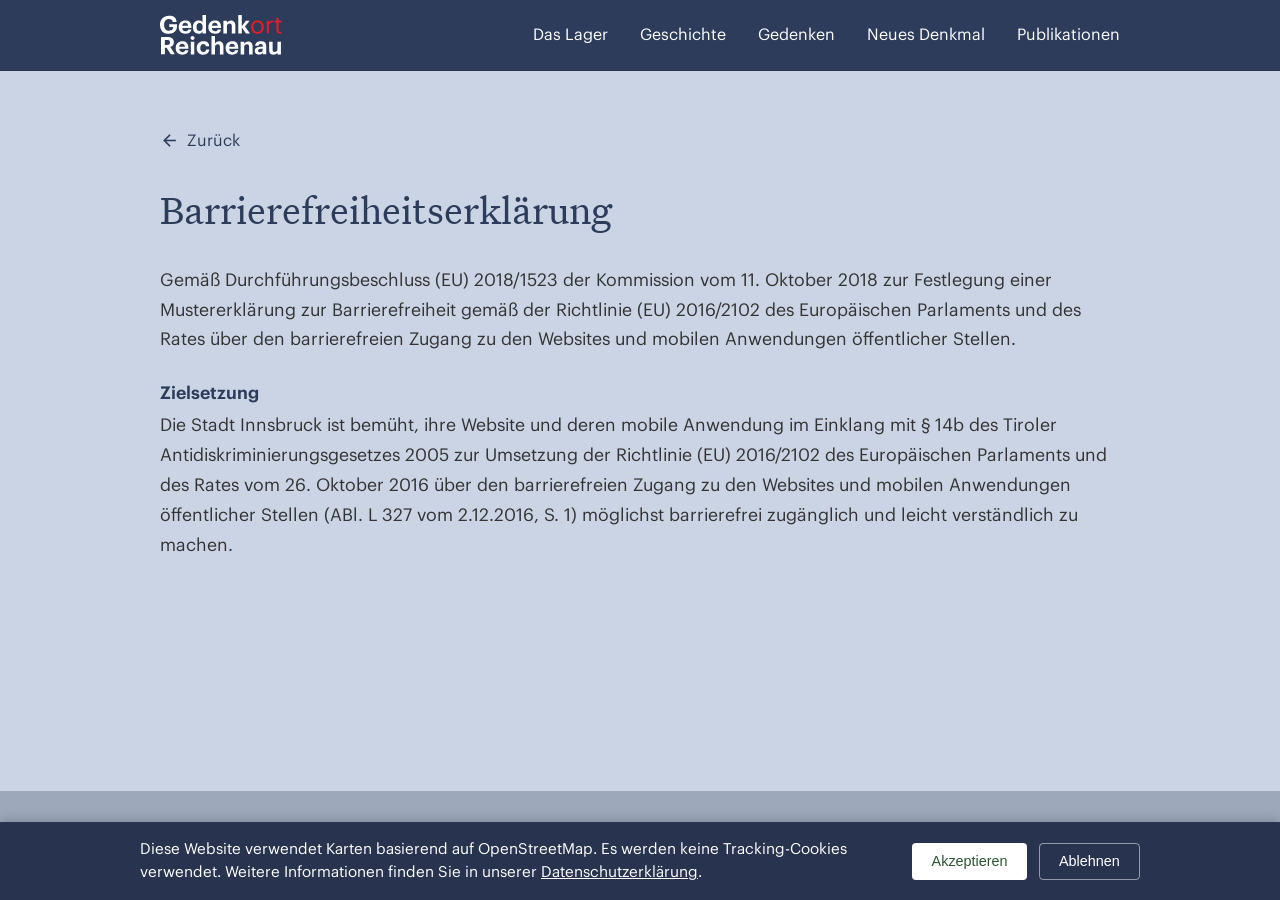
==== commit fa6496d2: "added publikationen" ====
--- a/barrierefreiheit.html
+++ b/barrierefreiheit.html
@@ -5,6 +5,7 @@
     <meta name="viewport" content="width=device-width, initial-scale=1.0">
     <title>Barrierefreiheitserklärung - Gedenkort Reichenau</title>
     <meta name="description" content="Barrierefreiheitserklärung für den Gedenkort Reichenau - Arbeitserziehungslager Reichenau (1941-1945)">
+    <link rel="icon" type="image/svg+xml" href="assets/favicon.svg">
     <link rel="stylesheet" href="css/styles.css">
 </head>
 <body class="subpage">
@@ -19,6 +20,7 @@
                     <li><a href="index.html#history" class="nav-link">Geschichte</a></li>
                     <li><a href="index.html#remembrance" class="nav-link">Gedenken</a></li>
                     <li><a href="index.html#memorial" class="nav-link">Neues Denkmal</a></li>
+                    <li><a href="publikationen.html" class="nav-link">Publikationen</a></li>
                 </ul>
                 <div class="hamburger">
                     <span class="material-icons">menu</span>
@@ -61,7 +63,9 @@
                 </div>
                 <div class="footer-logos">
                     <img src="assets/gor-logo.svg" alt="GoR Logo" class="footer-logo">
-                    <img src="assets/ibk-logo.svg" alt="IBK Logo" class="footer-logo">
+                    <a href="https://www.innsbruck.gv.at/" target="_blank" rel="noopener noreferrer">
+                        <img src="assets/ibk-logo.svg" alt="IBK Logo" class="footer-logo">
+                    </a>
                 </div>
             </div>
         </div>
--- a/css/styles.css
+++ b/css/styles.css
@@ -110,7 +110,7 @@
 /* Scroll anchor offset */
 section[id],
 div[id] {
-    scroll-margin-top: 1rem;
+    scroll-margin-top: 2rem;
 }
 
 /* Header and Navigation */
@@ -414,13 +414,13 @@
     width: 100%;
     max-width: 800px;
     margin: 0 auto;
-    text-align: center;
+    /* text-align: center; */
     color: white;
 }
 
 .memorial-hero .section-title {
     font-size: 3rem;
-    font-weight: 600;
+    font-weight: 400;
     margin-bottom: 2rem;
     color: white;
     text-shadow: 2px 2px 4px rgba(0, 0, 0, 0.3);
@@ -435,17 +435,19 @@
 }
 
 /* Section Styles */
-.section-title {
-    font-size: 2.5rem;
-    font-weight: 600;
-    text-align: center;
+.section-title,
+h2.section-title {
+    font-size: 4.5rem;
+    font-weight: 400;
+    line-height: 4.5rem;
+    text-align: left;
     margin-bottom: 3rem;
     color: #2D3C5B;
     position: relative;
     font-family: 'Untitled Serif', Georgia, serif;
 }
 
-.section-title::after {
+/* .section-title::after {
     content: '';
     position: absolute;
     bottom: -10px;
@@ -455,7 +457,7 @@
     height: 4px;
     background: linear-gradient(135deg, #2D3C5B 0%, #4a7c59 100%);
     border-radius: 2px;
-}
+} */
 /* @media (max-width: 480px) {
     .section-title {
         font-size: 2rem;
@@ -568,6 +570,15 @@
     margin-top: 1rem;
     line-height: 1.5;
     font-style: italic;
+}
+
+.image-source {
+    font-size: 0.75rem;
+    color: #666;
+    font-style: normal;
+    margin-top: 0.25rem;
+    margin-bottom: 1rem;
+    line-height: 1.5;
 }
 
 /* Zoomed modal styles */
@@ -1025,7 +1036,7 @@
 .section-intro {
     font-size: 1rem;
     color: #263238;
-    text-align: center;
+    /* text-align: center; */
     margin-bottom: 3rem;
     max-width: 800px;
     margin-left: auto;
@@ -1042,6 +1053,7 @@
 .history-detailed h3 {
     color: #2D3C5B;
     font-size: 1.8rem;
+    font-weight: 400;
     /* margin-bottom: 1.5rem; */
     font-family: 'Untitled Serif', Georgia, serif;
 }
@@ -1085,8 +1097,9 @@
 .memorial-feature h3 {
     color: #2D3C5B;
     margin-bottom: 0.5rem;
-    font-size: 2rem;
-    font-weight: 600;
+    font-size: 4.5rem;
+    line-height: 4.5rem;
+    font-weight: 400;
     font-family: 'Untitled Serif', Georgia, serif;
 }
 
@@ -1381,6 +1394,7 @@
 .impressum-content h2 {
     font-family: 'Untitled Serif', Georgia, serif;
     font-size: 2rem;
+    font-weight: 400;
     color: #2c5530;
     margin-bottom: 1.5rem;
     text-align: center;
@@ -1454,6 +1468,7 @@
 .subpage-content h1 {
     font-family: 'Untitled Serif', Georgia, serif;
     font-size: 2.5rem;
+    font-weight: 400;
     color: #2D3C5B;
     margin-bottom: 1.5rem;
 }
@@ -1643,9 +1658,26 @@
         border-radius: 8px;
     }
 
-    .section-title {
-        font-size: 1.5rem;
-        line-height: 1.3;
+    .section-title,
+    h2.section-title {
+        font-size: 2rem;
+        line-height: 2rem;
+    }
+
+    .memorial-feature h3 {
+        font-size: 2rem;
+        line-height: 2rem;
+    }
+
+    .memorial-feature {
+        max-width: 100%;
+        overflow: hidden;
+    }
+
+    .memorial-feature img,
+    .memorial-img {
+        max-width: 100%;
+        height: auto;
     }
 
     .nav-container {
@@ -1891,7 +1923,7 @@
     color: #2D3C5B;
     margin-bottom: 0.5rem;
     font-family: 'Untitled Serif', Georgia, serif;
-    font-weight: 600;
+    font-weight: 400;
 }
 
 .birthplaces-map-container p {
@@ -2091,7 +2123,7 @@
     position: relative;
     width: 100%;
     height: 400px;
-    background: #EEE;
+    /* background: #EEE; */
     border-radius: 4px;
     overflow: hidden;
     margin: 2rem 0;
@@ -2119,6 +2151,7 @@
     margin: 0 0 0.5rem 0;
     font-family: 'Untitled Serif', Georgia, serif;
     font-size: 1.2rem;
+    font-weight: 400;
 }
 
 .pattern-overlay p {
@@ -2129,7 +2162,13 @@
 
 @media (max-width: 768px) {
     .landscape-pattern-container {
-        height: 300px;
+        height: auto;
+    }
+    
+    .landscape-pattern-canvas {
+        width: 100%;
+        height: auto;
+        display: block;
     }
     
     .pattern-overlay {
@@ -2144,6 +2183,89 @@
     
     .pattern-overlay p {
         font-size: 0.8rem;
+    }
+}
+
+/* Image Carousel */
+.carousel-container {
+    width: 100%;
+    margin: 2rem 0;
+}
+
+.carousel-image-wrapper {
+    width: 100%;
+    max-height: 600px;
+    overflow: hidden;
+    border-radius: 5px;
+    display: flex;
+    align-items: center;
+    justify-content: center;
+    background: #f5f5f5;
+}
+
+.carousel-image {
+    width: 100%;
+    height: auto;
+    display: block;
+    object-fit: contain;
+}
+
+.carousel-description-wrapper {
+    display: flex;
+    justify-content: space-between;
+    align-items: baseline;
+    margin-top: 0.5rem;
+    margin-bottom: 0.5rem;
+    gap: 2rem;
+}
+
+.carousel-description {
+    font-size: 0.95rem;
+    color: #263238;
+    line-height: 1.5;
+    flex: 1;
+    text-align: left;
+    margin: 0;
+}
+
+.carousel-controls {
+    display: flex;
+    gap: 1rem;
+    align-items: center;
+    flex-shrink: 0;
+}
+
+.carousel-btn {
+    background: none;
+    color: #000;
+    border: none;
+    padding: 0;
+    font-size: 1.5rem;
+    cursor: pointer;
+    transition: opacity 0.3s ease;
+}
+
+.carousel-btn:hover {
+    opacity: 0.6;
+}
+
+.carousel-btn:active {
+    transform: scale(0.95);
+}
+
+@media (max-width: 768px) {
+    .carousel-image-wrapper {
+        max-height: 400px;
+    }
+    
+    .carousel-description-wrapper {
+        flex-direction: column;
+        align-items: flex-start;
+        gap: 0.5rem;
+    }
+    
+    .carousel-btn {
+        font-size: 1.25rem;
     }
 }
 
@@ -2271,13 +2393,13 @@
 .interview-hero-content {
     max-width: 900px;
     margin: 0 auto;
-    text-align: center;
+    /* text-align: center; */
 }
 
 .interview-hero .section-title {
     color: white;
     margin-bottom: 1.5rem;
-    font-size: 2.5rem;
+    font-size: 4.5rem;
 }
 
 .interview-hero .section-title::after {
@@ -2285,10 +2407,10 @@
 }
 
 .interview-intro {
-    font-size: 1.1rem;
+    font-size: 1rem;
     line-height: 1.8;
     color: rgba(255, 255, 255, 0.95);
-    max-width: 800px;
+    /* max-width: 800px; */
     margin: 0 auto;
 }
 
@@ -2384,6 +2506,7 @@
     color: #2c5530;
     margin-bottom: 2.5rem;
     font-family: 'Untitled Serif', Georgia, serif;
+    font-weight: 400;
 }
 
 .team-bios .bio {
